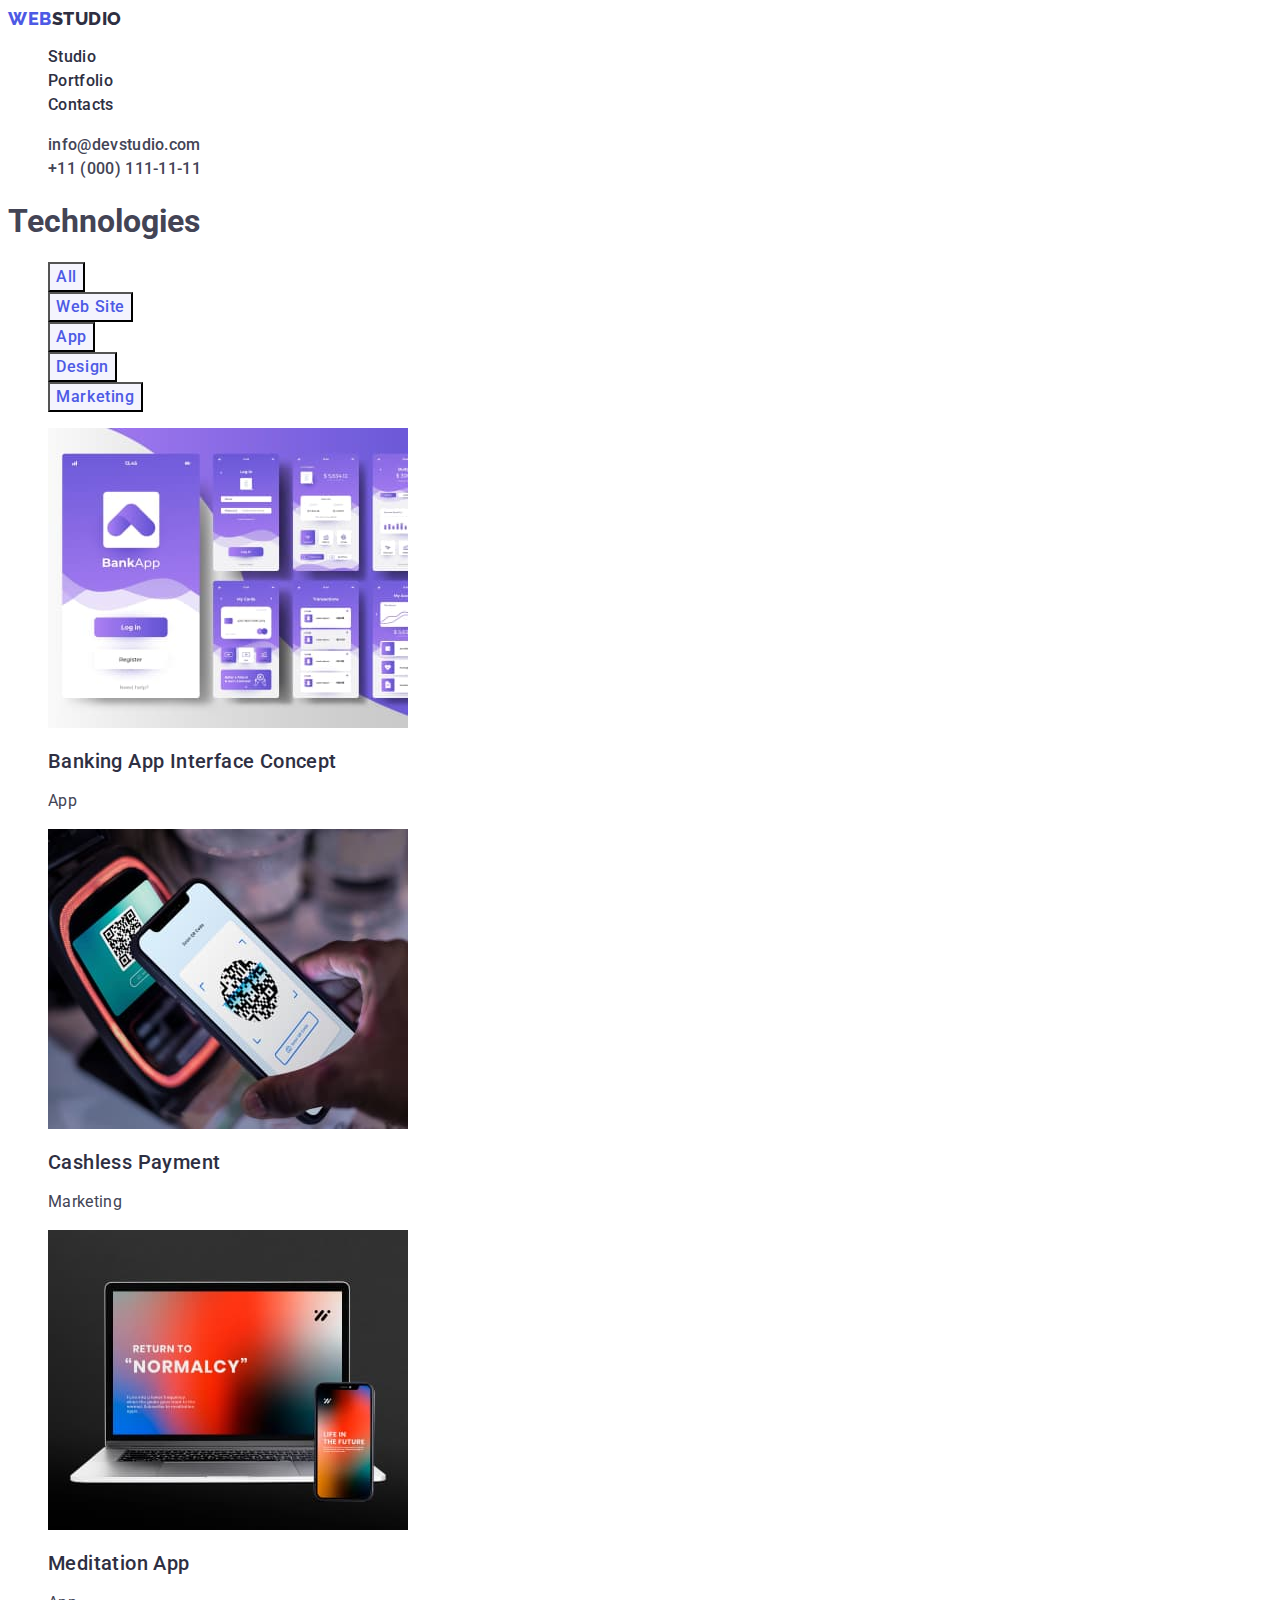
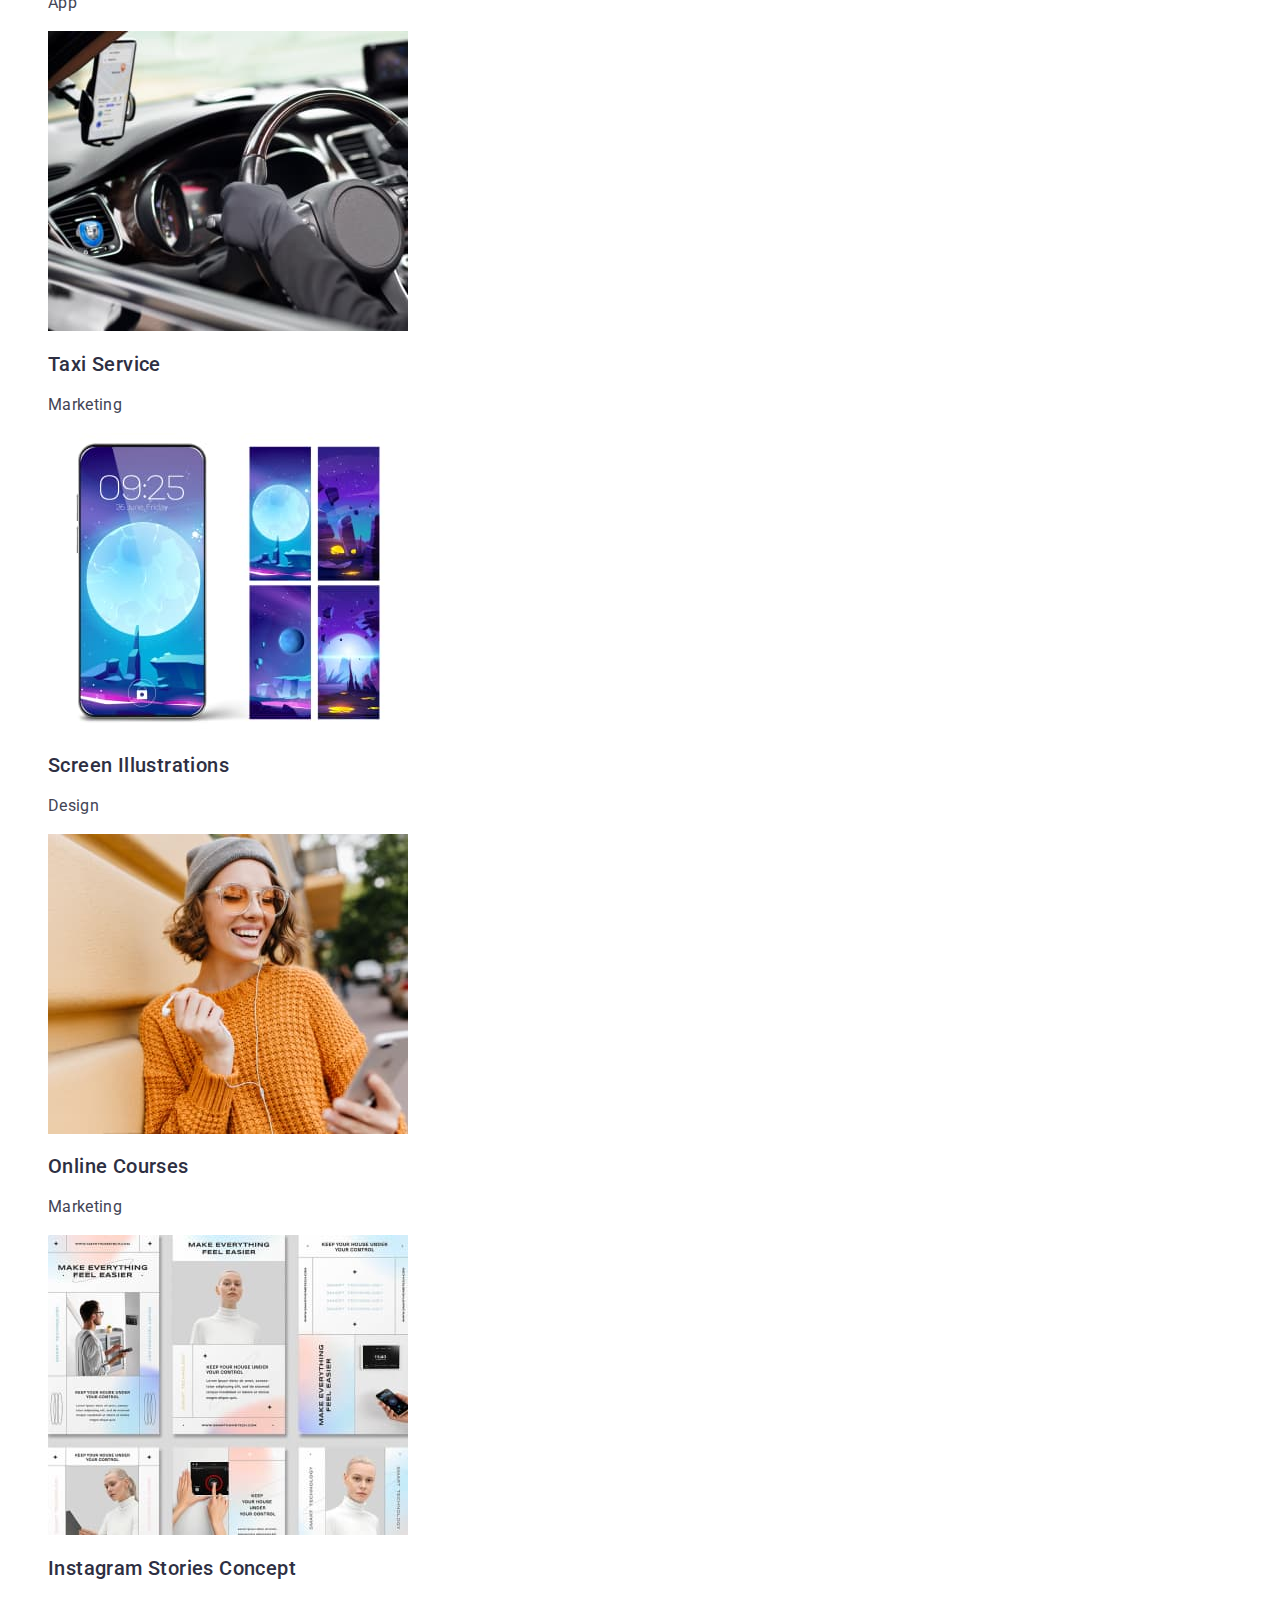
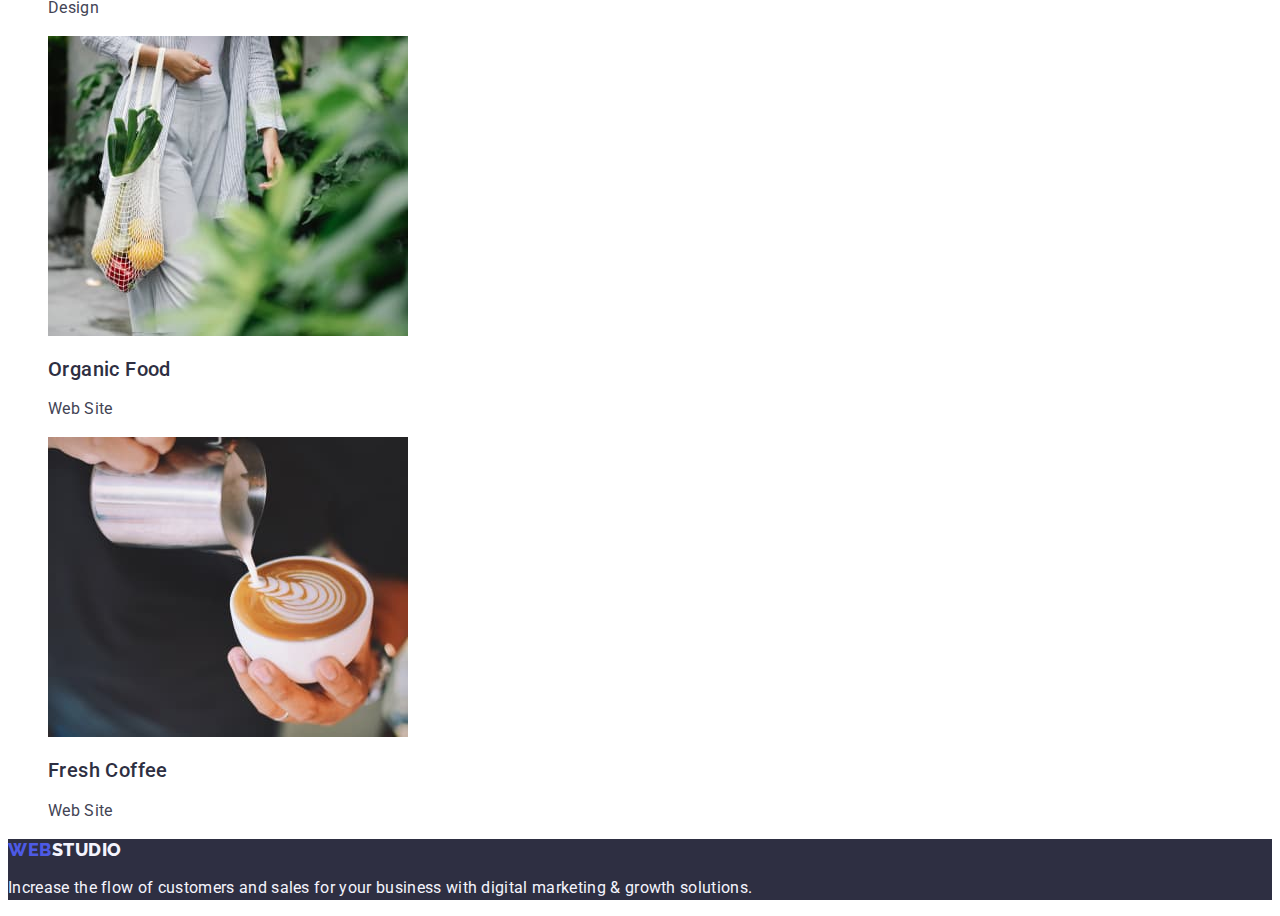
==== portfolio.html @ 7ba55bb9 "Initial commit" ====
<!DOCTYPE html>
<html lang="en">
  <head>
    <meta charset="UTF-8" />
    <meta name="viewport" content="width=device-width, initial-scale=1.0" />
    <title>Portfolio</title>
    <link rel="stylesheet" href="./css/style.css" />
    <link rel="preconnect" href="https://fonts.googleapis.com" />
    <link rel="preconnect" href="https://fonts.gstatic.com" crossorigin />
    <link
      href="https://fonts.googleapis.com/css2?family=Raleway:wght@700&family=Roboto:wght@400;500;700&display=swap"
      rel="stylesheet"
    />
  </head>
  <body class="body">
    <header>
      <nav>
        <a class="web-link link" href="./index.html"
          >Web<span class="web">Studio</span></a
        >
        <ul class="list">
          <li><a class="logo-link link" href="./index.html">Studio</a></li>
          <li>
            <a class="logo-link link" href="./portfolio.html">Portfolio</a>
          </li>
          <li><a class="logo-link link" href="">Contacts</a></li>
        </ul>
      </nav>
      <address class="address">
        <ul class="list">
          <li>
            <a class="address-link link" href="mailto:info@devstudio.com"
              >info@devstudio.com</a
            ><br />
          </li>
          <li>
            <a class="address-link link" href="tel:+110001111111"
              >+11 (000) 111-11-11</a
            ><br />
          </li>
        </ul>
      </address>
    </header>
    <main>
      <!--Technologies-->
      <section>
        <h1>Technologies</h1>
        <ul class="list">
          <li><button class="tech-but" type="button">All</button></li>
          <li><button class="tech-but" type="button">Web Site</button></li>
          <li><button class="tech-but" type="button">App</button></li>
          <li><button class="tech-but" type="button">Design</button></li>
          <li><button class="tech-but" type="button">Marketing</button></li>
        </ul>
        <ul class="list">
          <li>
            <a class="link" href="">
              <img src="./images/img8.jpg" alt="BankApp" width="360" />
              <h2 class="tech-title">Banking App Interface Concept</h2>
              <p class="tech-text">App</p>
            </a>
          </li>
          <li>
            <a class="link" href="">
              <img src="./images/img9.jpg" alt="skaner" width="360" />
              <h2 class="tech-title">Cashless Payment</h2>
              <p class="tech-text">Marketing</p>
            </a>
          </li>
          <li>
            <a class="link" href=""
              ><img
                src="./images/img10.jpg"
                alt="computer and tepephone"
                width="360"
              />
              <h2 class="tech-title">Meditation App</h2>
              <p class="tech-text">App</p>
            </a>
          </li>
          <li>
            <a class="link" href=""
              ><img src="./images/img11.jpg" alt="car" width="360" />
              <h2 class="tech-title">Taxi Service</h2>
              <p class="tech-text">Marketing</p>
            </a>
          </li>
          <li>
            <a class="link" href=""
              ><img src="./images/img12.jpg" alt="wallpapers" width="360" />
              <h2 class="tech-title">Screen Illustrations</h2>
              <p class="tech-text">Design</p>
            </a>
          </li>
          <li>
            <a class="link" href=""
              ><img src="./images/img13.jpg" alt="woman" width="360" />
              <h2 class="tech-title">Online Courses</h2>
              <p class="tech-text">Marketing</p>
            </a>
          </li>
          <li>
            <a class="link" href=""
              ><img src="./images/img14.jpg" alt="layouts" width="360" />
              <h2 class="tech-title">Instagram Stories Concept</h2>
              <p class="tech-text">Design</p>
            </a>
          </li>
          <li>
            <a class="link" href=""
              ><img src="./images/img15.jpg" alt="products" width="360" />
              <h2 class="tech-title">Organic Food</h2>
              <p class="tech-text">Web Site</p>
            </a>
          </li>
          <li>
            <a class="link" href=""
              ><img src="./images/img16.jpg" alt="coffe" width="360" />
              <h2 class="tech-title">Fresh Coffee</h2>
              <p class="tech-text">Web Site</p>
            </a>
          </li>
        </ul>
      </section>
    </main>
    <footer class="footer">
      <a class="web-link-footer link" href="./index.html"
        >Web<span class="web-studio">Studio</span></a
      >
      <p class="text">
        Increase the flow of customers and sales for your business with digital
        marketing & growth solutions.
      </p>
    </footer>
  </body>
</html>
---- css/style.css ----
:root {
  --iris: #4d5ae5;
  --navyblue: #2e2f42;
  --slate: #434455;
  --white: #fff;
  --cloud: #f4f4fd;
  --ocean: #404bbf;
  --white: #ffffff;
}
.body {
  font-family: "Roboto", sans-serif;
  background-color: #ffffff;
  color: var(--slate);
}
.web {
  color: var(--navyblue);
}
.web-link {
  color: var(--iris);
  font-family: "Raleway", sans-serif;
  font-size: 18px;
  font-weight: 800;
  text-transform: uppercase;
  text-decoration: none;
  line-height: 1.17;
  letter-spacing: 0.03em;
}
.link {
  text-decoration: none;
}
.logo-link {
  color: var(--navyblue, #2e2f42);
  font-family: "Roboto";
  font-weight: 500;
  font-size: 16px;
  line-height: 1.5;
  letter-spacing: 0.02em;
}
.logo-link:hover {
  color: var(--ocean);
}
.logo-link:focus {
  color: var(--ocean);
}
.list {
  list-style: none;
}
.address {
  font-style: normal;
}
.address-link {
  color: var(--slate);
  font-family: "Roboto";
  font-weight: 500;
  line-height: 1.5;
  letter-spacing: 0.02em;
}
.address-link:hover {
  color: var(--ocean);
}
.address-link:focus {
  color: var(--ocean);
}
.business {
  background: var(--navyblue);
}
.business-title {
  color: var(--white);
  text-align: center;
  font-family: "Roboto" o;
  font-size: 56px;
  line-height: 1.07;
  letter-spacing: 0.02em;
}
.business-but {
  font-family: "Roboto", sans-serif;
  font-size: 16px;
  font-weight: 500;
  line-height: 1.5;
  letter-spacing: 0.04em;
  background: var(--iris);
  color: var(--white);
  cursor: pointer;
}
.business-but:hover {
  background-color: var(--ocean);
}
.business-but:focus {
  background-color: var(--ocean);
}
.benefits-title {
  font-family: "Roboto";
  font-size: 20px;
  font-weight: 500;
  color: var(--navyblue);
  line-height: 1.2;
  letter-spacing: 0.02em;
}
.benefits-text {
  font-family: "Roboto";
  font-size: 16px;
  color: var(--slate);
  line-height: 1.5;
  letter-spacing: 0.02em;
}
.team-section {
  background-color: var(--cloud);
}
.title {
  color: var(--navyblue);
  font-family: "Roboto";
  text-align: center;
  font-size: 36px;
  font-weight: 500;
  text-transform: capitalize;
  line-height: 1.11;
  letter-spacing: 0.02em;
}
.team-img {
  background-color: var(--white);
}
.team-title {
  color: var(--navyblue);
  font-family: "Roboto";
  font-size: 20px;
  font-style: normal;
  font-weight: 500;
  line-height: 1.2;
  letter-spacing: 0.02em;
}
.team-text {
  color: var(--slate, #434455);
  font-family: "Roboto";
  font-size: 16px;
  font-style: normal;
  line-height: 1.5;
  letter-spacing: 0.02em;
}
/*footer*/
.footer {
  background: var(--navyblue);
}
.web-link-footer {
  color: var(--iris);
  font-family: "Raleway", sans-serif;
  font-size: 18px;
  font-weight: 800;
  text-transform: uppercase;
  line-height: 1.17;
  letter-spacing: 0.03em;
}
.web-studio {
  color: var(--cloud);
}
.text {
  color: var(--cloud);
  font-family: "Roboto";
  font-size: 16px;
  line-height: 1.5;
  letter-spacing: 0.02em;
}
/*Technologies*/
.tech-but {
  font-family: "Roboto", sans-serif;
  font-size: 16px;
  font-weight: 500;
  line-height: 1.5;
  letter-spacing: 0.04em;
  color: var(--iris);
  background-color: var(--cloud);
  cursor: pointer;
}
.tech-but:hover {
  color: var(--white);
  background-color: var(--ocean);
}
.tech-but:focus {
  color: var(--white);
  background-color: var(--ocean);
}
.tech-title {
  color: var(--navyblue);
  font-family: "Roboto";
  font-size: 20px;
  font-weight: 500;
  line-height: 1.2;
  letter-spacing: 0.02em;
}
.tech-text {
  color: var(--slate);
  font-family: "Roboto";
  font-size: 16px;
  line-height: 1.5;
  letter-spacing: 0.02em;
}
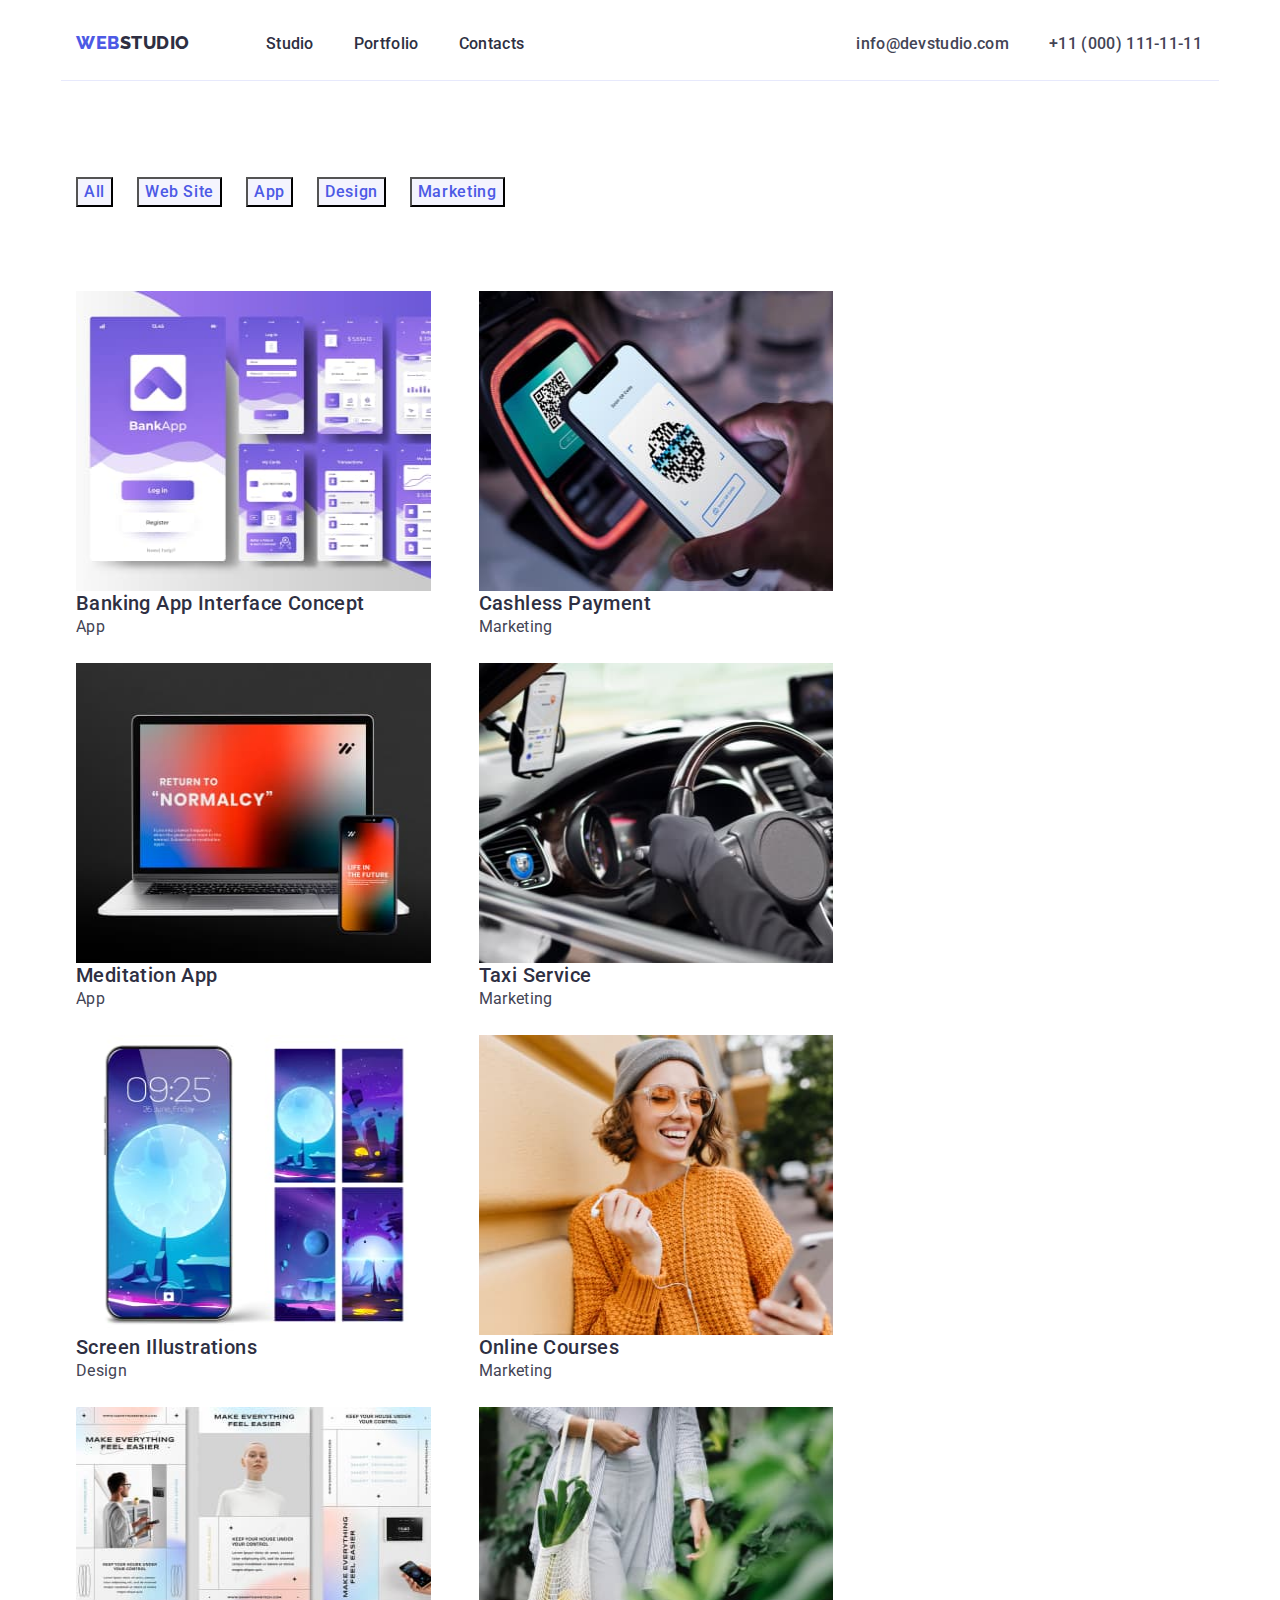
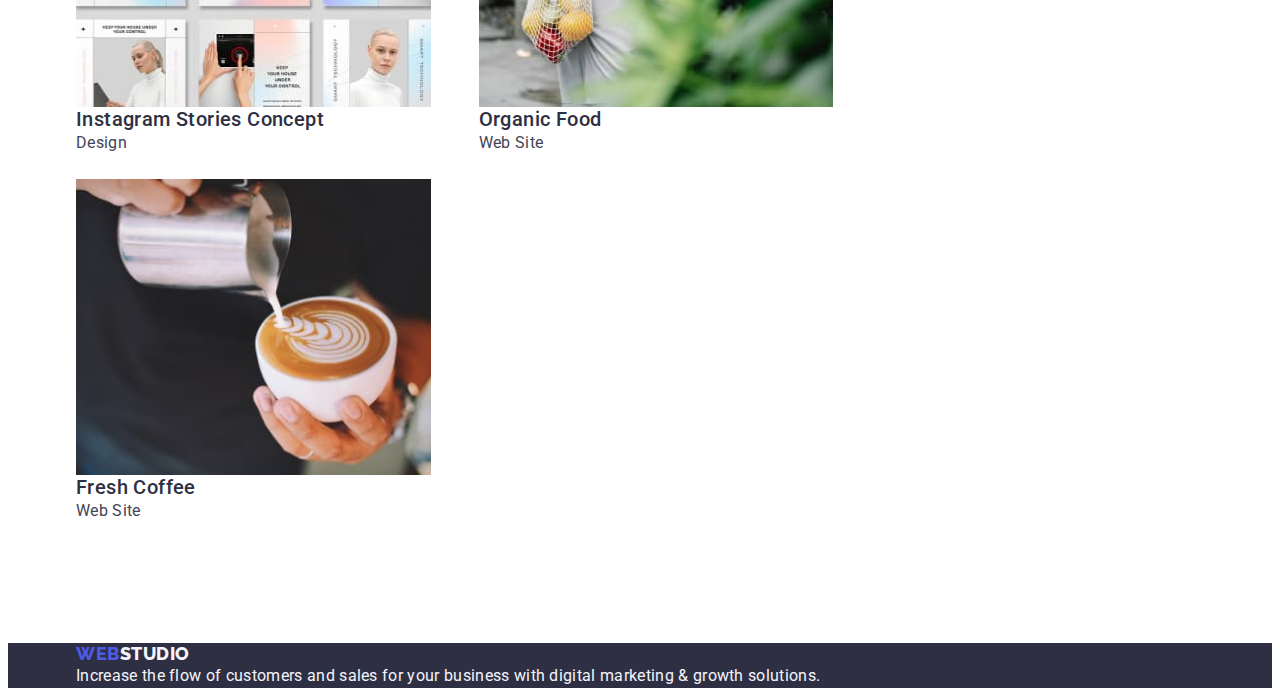
==== commit 7187f3c5: "project" ====
--- a/portfolio.html
+++ b/portfolio.html
@@ -14,123 +14,166 @@
   </head>
   <body class="body">
     <header>
-      <nav>
-        <a class="web-link link" href="./index.html"
-          >Web<span class="web">Studio</span></a
-        >
-        <ul class="list">
-          <li><a class="logo-link link" href="./index.html">Studio</a></li>
-          <li>
-            <a class="logo-link link" href="./portfolio.html">Portfolio</a>
-          </li>
-          <li><a class="logo-link link" href="">Contacts</a></li>
-        </ul>
-      </nav>
-      <address class="address">
-        <ul class="list">
-          <li>
-            <a class="address-link link" href="mailto:info@devstudio.com"
-              >info@devstudio.com</a
-            ><br />
-          </li>
-          <li>
-            <a class="address-link link" href="tel:+110001111111"
-              >+11 (000) 111-11-11</a
-            ><br />
-          </li>
-        </ul>
-      </address>
+      <div class="container header container-header">
+        <nav class="nav">
+          <a class="web-link link" href="./index.html"
+            >Web<span class="web">Studio</span></a
+          >
+          <ul class="logo list">
+            <li><a class="logo-link link" href="./index.html">Studio</a></li>
+            <li>
+              <a class="logo-link link" href="./portfolio.html">Portfolio</a>
+            </li>
+            <li><a class="logo-link link" href="">Contacts</a></li>
+          </ul>
+        </nav>
+        <address class="address">
+          <ul class="address-link-list list">
+            <li>
+              <a class="address-link link" href="mailto:info@devstudio.com"
+                >info@devstudio.com</a
+              ><br />
+            </li>
+            <li>
+              <a class="address-link link" href="tel:+110001111111"
+                >+11 (000) 111-11-11</a
+              ><br />
+            </li>
+          </ul>
+        </address>
+      </div>
     </header>
     <main>
       <!--Technologies-->
       <section>
-        <h1>Technologies</h1>
-        <ul class="list">
-          <li><button class="tech-but" type="button">All</button></li>
-          <li><button class="tech-but" type="button">Web Site</button></li>
-          <li><button class="tech-but" type="button">App</button></li>
-          <li><button class="tech-but" type="button">Design</button></li>
-          <li><button class="tech-but" type="button">Marketing</button></li>
-        </ul>
-        <ul class="list">
-          <li>
-            <a class="link" href="">
-              <img src="./images/img8.jpg" alt="BankApp" width="360" />
-              <h2 class="tech-title">Banking App Interface Concept</h2>
-              <p class="tech-text">App</p>
-            </a>
-          </li>
-          <li>
-            <a class="link" href="">
-              <img src="./images/img9.jpg" alt="skaner" width="360" />
-              <h2 class="tech-title">Cashless Payment</h2>
-              <p class="tech-text">Marketing</p>
-            </a>
-          </li>
-          <li>
-            <a class="link" href=""
-              ><img
-                src="./images/img10.jpg"
-                alt="computer and tepephone"
-                width="360"
-              />
-              <h2 class="tech-title">Meditation App</h2>
-              <p class="tech-text">App</p>
-            </a>
-          </li>
-          <li>
-            <a class="link" href=""
-              ><img src="./images/img11.jpg" alt="car" width="360" />
-              <h2 class="tech-title">Taxi Service</h2>
-              <p class="tech-text">Marketing</p>
-            </a>
-          </li>
-          <li>
-            <a class="link" href=""
-              ><img src="./images/img12.jpg" alt="wallpapers" width="360" />
-              <h2 class="tech-title">Screen Illustrations</h2>
-              <p class="tech-text">Design</p>
-            </a>
-          </li>
-          <li>
-            <a class="link" href=""
-              ><img src="./images/img13.jpg" alt="woman" width="360" />
-              <h2 class="tech-title">Online Courses</h2>
-              <p class="tech-text">Marketing</p>
-            </a>
-          </li>
-          <li>
-            <a class="link" href=""
-              ><img src="./images/img14.jpg" alt="layouts" width="360" />
-              <h2 class="tech-title">Instagram Stories Concept</h2>
-              <p class="tech-text">Design</p>
-            </a>
-          </li>
-          <li>
-            <a class="link" href=""
-              ><img src="./images/img15.jpg" alt="products" width="360" />
-              <h2 class="tech-title">Organic Food</h2>
-              <p class="tech-text">Web Site</p>
-            </a>
-          </li>
-          <li>
-            <a class="link" href=""
-              ><img src="./images/img16.jpg" alt="coffe" width="360" />
-              <h2 class="tech-title">Fresh Coffee</h2>
-              <p class="tech-text">Web Site</p>
-            </a>
-          </li>
-        </ul>
+        <div class="technologies-container container">
+          <h1 class="visually-hidden" s>Technologies</h1>
+          <ul class="but list">
+            <li><button class="tech-but" type="button">All</button></li>
+            <li><button class="tech-but" type="button">Web Site</button></li>
+            <li><button class="tech-but" type="button">App</button></li>
+            <li><button class="tech-but" type="button">Design</button></li>
+            <li><button class="tech-but" type="button">Marketing</button></li>
+          </ul>
+          <ul class="tech-list list">
+            <li class="tech-list-title">
+              <a class="link" href="">
+                <img
+                  src="./images/img8.jpg"
+                  alt="BankApp"
+                  width="360"
+                  height="300"
+                />
+                <h2 class="tech-title">Banking App Interface Concept</h2>
+                <p class="tech-text">App</p>
+              </a>
+            </li>
+            <li class="tech-list-title">
+              <a class="link" href="">
+                <img
+                  src="./images/img9.jpg"
+                  alt="skaner"
+                  width="360"
+                  height="300"
+                />
+                <h2 class="tech-title">Cashless Payment</h2>
+                <p class="tech-text">Marketing</p>
+              </a>
+            </li>
+            <li class="tech-list-title">
+              <a class="link" href=""
+                ><img
+                  src="./images/img10.jpg"
+                  alt="computer and tepephone"
+                  width="360"
+                  height="300"
+                />
+                <h2 class="tech-title">Meditation App</h2>
+                <p class="tech-text">App</p>
+              </a>
+            </li>
+            <li class="tech-list-title">
+              <a class="link" href=""
+                ><img
+                  src="./images/img11.jpg"
+                  alt="car"
+                  width="360"
+                  height="300"
+                />
+                <h2 class="tech-title">Taxi Service</h2>
+                <p class="tech-text">Marketing</p>
+              </a>
+            </li>
+            <li class="tech-list-title">
+              <a class="link" href=""
+                ><img
+                  src="./images/img12.jpg"
+                  alt="wallpapers"
+                  width="360"
+                  height="300"
+                />
+                <h2 class="tech-title">Screen Illustrations</h2>
+                <p class="tech-text">Design</p>
+              </a>
+            </li>
+            <li class="tech-list-title">
+              <a class="link" href=""
+                ><img
+                  src="./images/img13.jpg"
+                  alt="woman"
+                  width="360"
+                  height="300"
+                />
+                <h2 class="tech-title">Online Courses</h2>
+                <p class="tech-text">Marketing</p>
+              </a>
+            </li>
+            <li class="tech-list-title">
+              <a class="link" href=""
+                ><img
+                  src="./images/img14.jpg"
+                  alt="layouts"
+                  width="360"
+                  height="300"
+                />
+                <h2 class="tech-title">Instagram Stories Concept</h2>
+                <p class="tech-text">Design</p>
+              </a>
+            </li>
+            <li class="tech-list-title">
+              <a class="link" href=""
+                ><img
+                  src="./images/img15.jpg"
+                  alt="products"
+                  width="360"
+                  height="300"
+                />
+                <h2 class="tech-title">Organic Food</h2>
+                <p class="tech-text">Web Site</p>
+              </a>
+            </li>
+            <li class="tech-list-title">
+              <a class="link" href=""
+                ><img src="./images/img16.jpg" alt="coffe" width="360" height:
+                300px;/>
+                <h2 class="tech-title">Fresh Coffee</h2>
+                <p class="tech-text">Web Site</p>
+              </a>
+            </li>
+          </ul>
+        </div>
       </section>
     </main>
     <footer class="footer">
-      <a class="web-link-footer link" href="./index.html"
-        >Web<span class="web-studio">Studio</span></a
-      >
-      <p class="text">
-        Increase the flow of customers and sales for your business with digital
-        marketing & growth solutions.
-      </p>
+      <div class="container">
+        <a class="web-link-footer link" href="./index.html"
+          >Web<span class="web-studio">Studio</span></a
+        >
+        <p class="text">
+          Increase the flow of customers and sales for your business with
+          digital marketing & growth solutions.
+        </p>
+      </div>
     </footer>
   </body>
 </html>
--- a/css/style.css
+++ b/css/style.css
@@ -7,13 +7,49 @@
   --ocean: #404bbf;
   --white: #ffffff;
 }
+*,
+*::after,
+*::before{
+  box-sizing: border-box;
+}
 .body {
   font-family: "Roboto", sans-serif;
   background-color: #ffffff;
   color: var(--slate);
 }
+h1,
+h2,
+h3,
+p{
+   margin: 0;
+}  
+img{
+  display: block;
+  max-width: 100%;
+  width:auto;
+}
+.container{
+  width: 1158px;
+  padding-left: 15px;
+  padding-right: 15px;
+  margin-left: auto;
+  margin-right: auto;
+}
 .web {
   color: var(--navyblue);
+}
+.container-header{
+  padding-top: 24px;
+  padding-bottom: 24px;
+  padding-right: auto;
+  padding-left: auto;
+}
+.head{
+  display: flex;
+}
+.nav{
+  display: flex;
+  margin-right: 332px;  
 }
 .web-link {
   color: var(--iris);
@@ -24,10 +60,16 @@
   text-decoration: none;
   line-height: 1.17;
   letter-spacing: 0.03em;
+  display: flex;
+  margin-right: 76px;
 }
 .link {
   text-decoration: none;
 }
+.logo{
+  display: flex;
+  gap: 40px;  
+}
 .logo-link {
   color: var(--navyblue, #2e2f42);
   font-family: "Roboto";
@@ -44,6 +86,8 @@
 }
 .list {
   list-style: none;
+  padding: 0;
+  margin: 0;
 }
 .address {
   font-style: normal;
@@ -60,6 +104,10 @@
 }
 .address-link:focus {
   color: var(--ocean);
+}
+.address-link-list{
+  display: flex;
+  gap: 40px;
 }
 .business {
   background: var(--navyblue);
@@ -71,6 +119,13 @@
   font-size: 56px;
   line-height: 1.07;
   letter-spacing: 0.02em;
+  width: 496px;
+}
+.business-conteiner{
+  padding-top: 188px;
+  padding-right: 472px;
+  padding-bottom: 188px;
+  padding-left: 472px;
 }
 .business-but {
   font-family: "Roboto", sans-serif;
@@ -81,6 +136,11 @@
   background: var(--iris);
   color: var(--white);
   cursor: pointer;
+  display: inline-flex;
+  padding: 16px 32px;
+  align-items: flex-start;
+  gap: 10px;
+  margin-top: 48px;
 }
 .business-but:hover {
   background-color: var(--ocean);
@@ -88,6 +148,28 @@
 .business-but:focus {
   background-color: var(--ocean);
 }
+.visually-hidden{
+  position: absolute;
+  white-space: nowrap;
+  width: 1px;
+  height: 1px;
+  overflow: hidden;
+  border: 0;
+  padding: 0;
+  clip: rect(0 0 0 0); 
+  clip-path: inset(50%);
+  margin: -1px;
+}
+.benefits-conteiner{
+  padding-top: 120px;
+  padding-bottom: 120px;
+  padding-right: auto;
+  padding-left: auto;
+}
+.benefits{
+  display: flex;
+  gap: 24px;
+}
 .benefits-title {
   font-family: "Roboto";
   font-size: 20px;
@@ -102,6 +184,21 @@
   color: var(--slate);
   line-height: 1.5;
   letter-spacing: 0.02em;
+  margin-bottom: 120px;
+}
+.benefits-item{
+  flex-basis:calc((100% - 24px * 3) / 4) ;
+}
+.doing-container{
+  padding-bottom: 120px;
+}
+.doing-title{
+  margin-bottom: 72px;
+}
+.doing-list{
+  display: flex;
+  gap: 24px;
+  margin-bottom: 120px;
 }
 .team-section {
   background-color: var(--cloud);
@@ -116,9 +213,20 @@
   line-height: 1.11;
   letter-spacing: 0.02em;
 }
+.team-container{
+  padding-bottom: 120px;
+}
 .team-img {
   background-color: var(--white);
 }
+.team-title-list{
+  margin-top: 120px;
+  margin-bottom: 72px;
+}
+.team-list{
+  display: flex;
+  gap: 24px;
+}
 .team-title {
   color: var(--navyblue);
   font-family: "Roboto";
@@ -127,6 +235,10 @@
   font-weight: 500;
   line-height: 1.2;
   letter-spacing: 0.02em;
+  text-align: center;
+
+  margin-top: 32px;
+  margin-bottom: 8px;
 }
 .team-text {
   color: var(--slate, #434455);
@@ -135,10 +247,19 @@
   font-style: normal;
   line-height: 1.5;
   letter-spacing: 0.02em;
+  text-align: center;
+
+  margin-bottom: 32px;
 }
 /*footer*/
 .footer {
   background: var(--navyblue);
+}
+.footer-conteiner{
+  padding-top: 101.5px;
+  padding-bottom: 100px;
+  padding-left: auto;
+  padding-right: auto;
 }
 .web-link-footer {
   color: var(--iris);
@@ -160,6 +281,21 @@
   letter-spacing: 0.02em;
 }
 /*Technologies*/
+.header{
+  display: flex;
+  border-bottom: 1px solid var(--cornflower, #E7E9FC);
+}
+.technologies-container{
+  padding-top: 96px;
+  padding-bottom: 120px;
+  padding-left: auto;
+  padding-right: auto;
+}
+.but{
+  display: flex;
+  gap: 24px;
+  margin-bottom: 84px;
+}
 .tech-but {
   font-family: "Roboto", sans-serif;
   font-size: 16px;
@@ -178,6 +314,15 @@
   color: var(--white);
   background-color: var(--ocean);
 }
+.tech-list{
+  display: flex;
+  flex-wrap: wrap;
+  row-gap: 24px;
+  column-gap: 48px;
+}
+.tech-list-title{
+  flex-basis: calc((100% - 32px * 2) / 3);
+}
 .tech-title {
   color: var(--navyblue);
   font-family: "Roboto";
@@ -192,4 +337,4 @@
   font-size: 16px;
   line-height: 1.5;
   letter-spacing: 0.02em;
-}
+}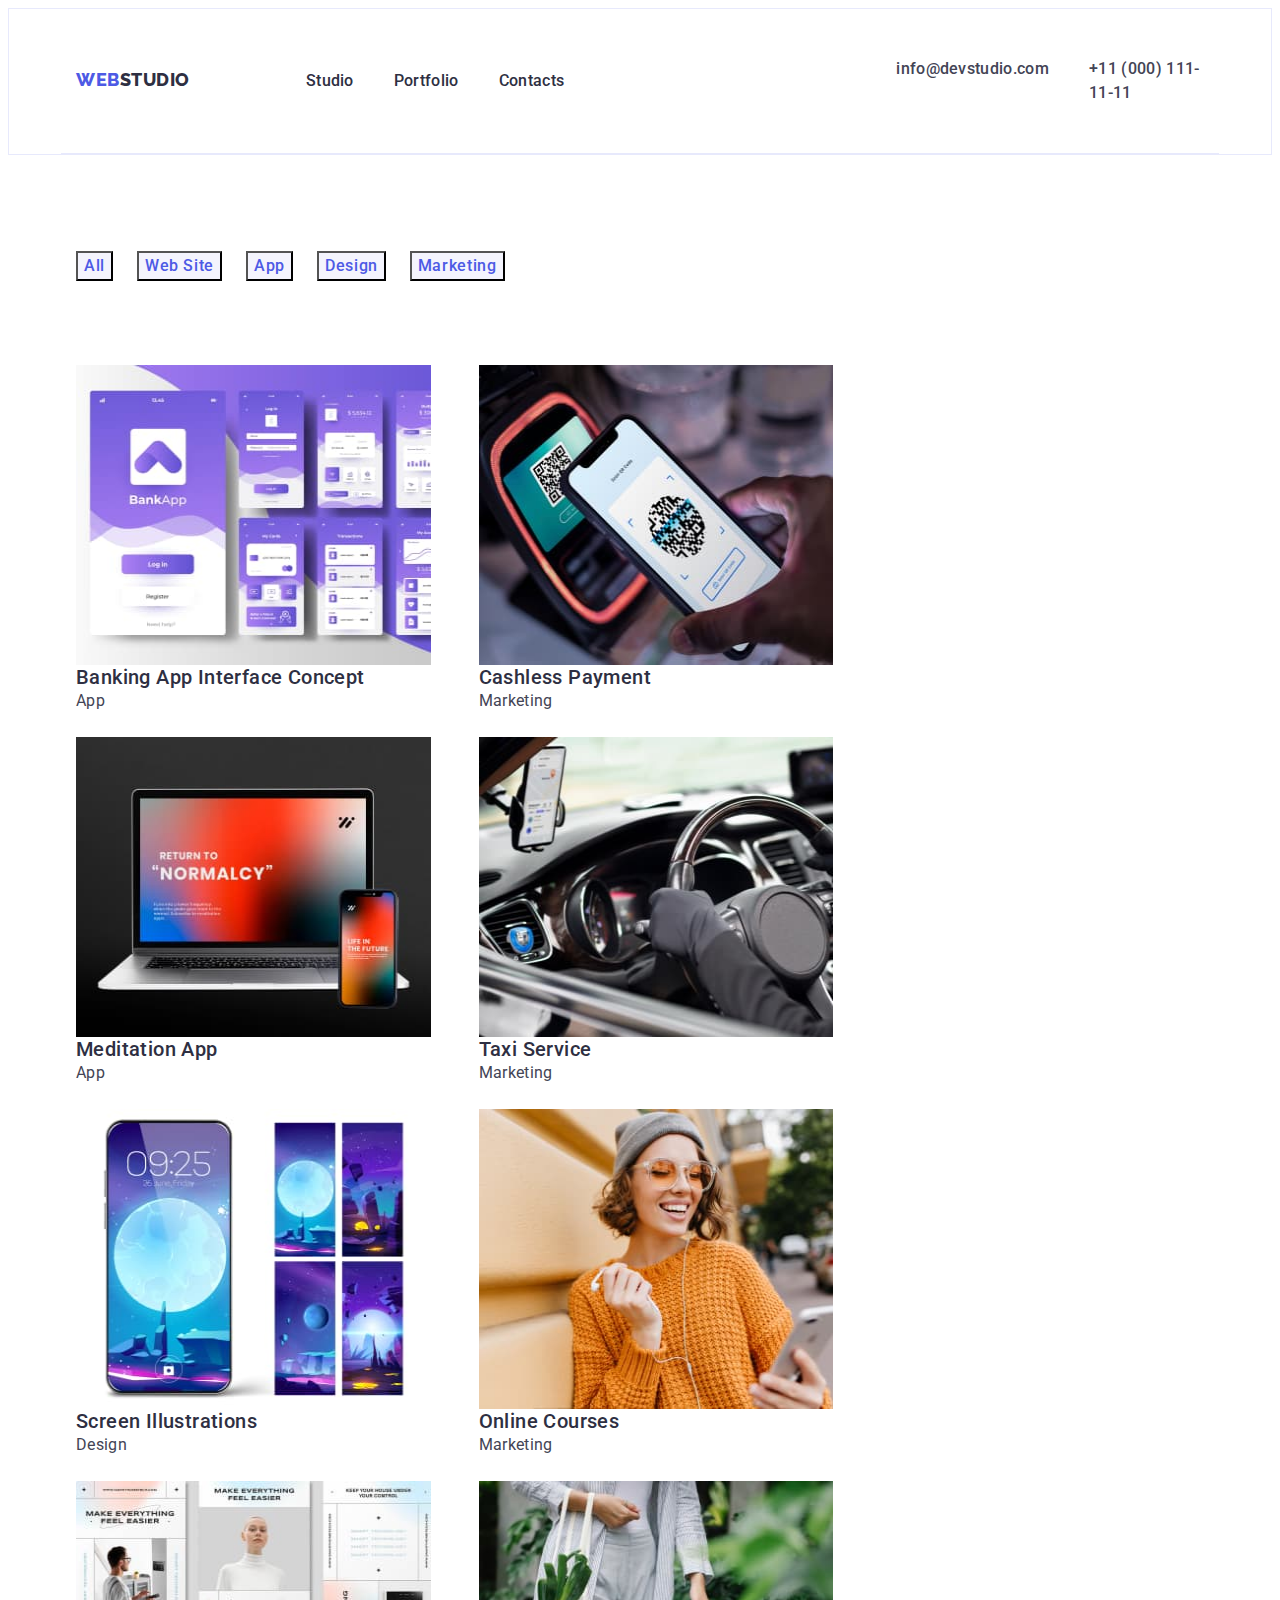
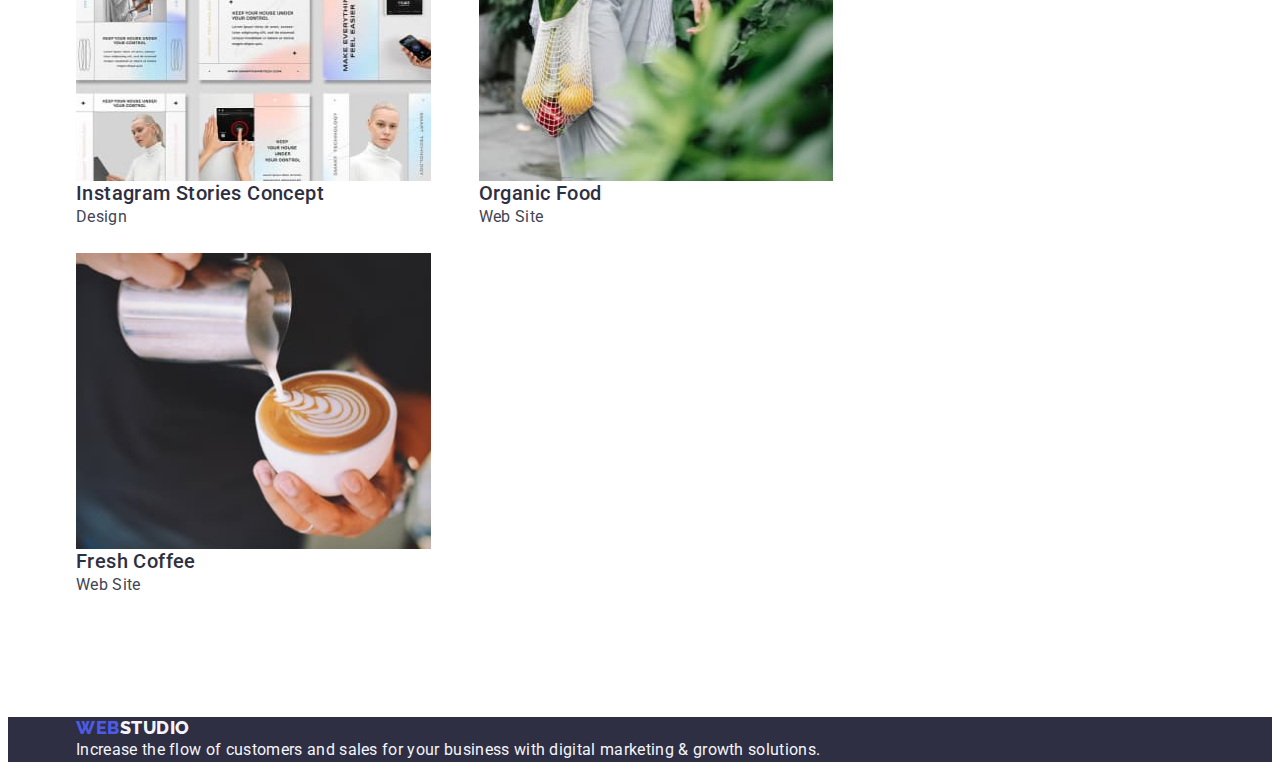
==== commit 8fcc447e: "project" ====
--- a/portfolio.html
+++ b/portfolio.html
@@ -5,6 +5,7 @@
     <meta name="viewport" content="width=device-width, initial-scale=1.0" />
     <title>Portfolio</title>
     <link rel="stylesheet" href="./css/style.css" />
+    <link rel="stylesheet" href="modern-normalize.min.css" />
     <link rel="preconnect" href="https://fonts.googleapis.com" />
     <link rel="preconnect" href="https://fonts.gstatic.com" crossorigin />
     <link
@@ -13,13 +14,15 @@
     />
   </head>
   <body class="body">
-    <header>
+    <header class="head">
       <div class="container header container-header">
         <nav class="nav">
-          <a class="web-link link" href="./index.html"
-            >Web<span class="web">Studio</span></a
-          >
           <ul class="logo list">
+            <li>
+              <a class="web-link link" href="./index.html"
+                >Web<span class="web">Studio</span></a
+              >
+            </li>
             <li><a class="logo-link link" href="./index.html">Studio</a></li>
             <li>
               <a class="logo-link link" href="./portfolio.html">Portfolio</a>
--- a/css/style.css
+++ b/css/style.css
@@ -45,11 +45,13 @@
   padding-left: auto;
 }
 .head{
+  border: 1px solid #e7e9fc;
   display: flex;
 }
 .nav{
   display: flex;
-  margin-right: 332px;  
+  align-items: center; 
+  margin-right: 332px; 
 }
 .web-link {
   color: var(--iris);
@@ -108,9 +110,11 @@
 .address-link-list{
   display: flex;
   gap: 40px;
+  padding: 24px 0 ;
 }
 .business {
   background: var(--navyblue);
+  padding: 188px 316px;
 }
 .business-title {
   color: var(--white);
@@ -119,13 +123,7 @@
   font-size: 56px;
   line-height: 1.07;
   letter-spacing: 0.02em;
-  width: 496px;
-}
-.business-conteiner{
-  padding-top: 188px;
-  padding-right: 472px;
-  padding-bottom: 188px;
-  padding-left: 472px;
+  max-width: 496px;
 }
 .business-but {
   font-family: "Roboto", sans-serif;
@@ -136,11 +134,12 @@
   background: var(--iris);
   color: var(--white);
   cursor: pointer;
-  display: inline-flex;
-  padding: 16px 32px;
-  align-items: flex-start;
-  gap: 10px;
+  display: block;
+  min-width: 169px;
+  height: 56px;
+  border: none;;
   margin-top: 48px;
+  border-radius: 4px;
 }
 .business-but:hover {
   background-color: var(--ocean);
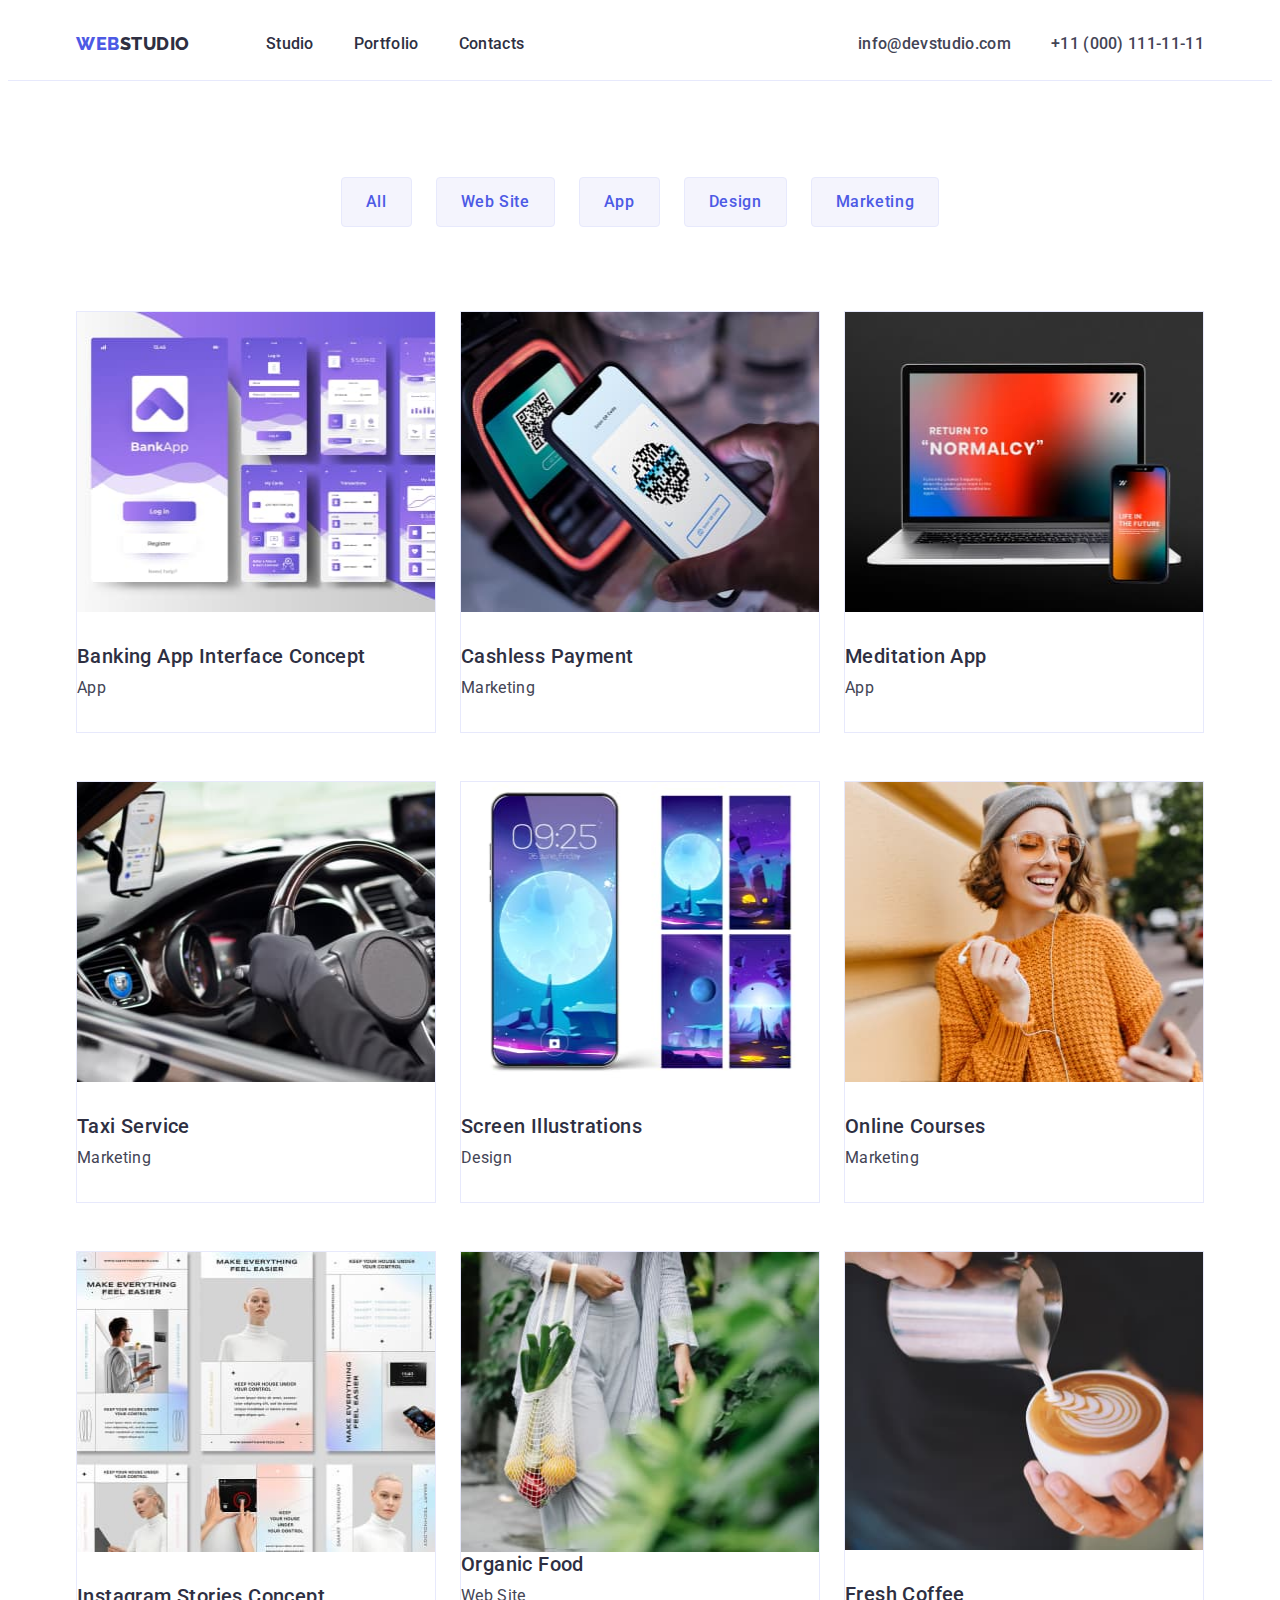
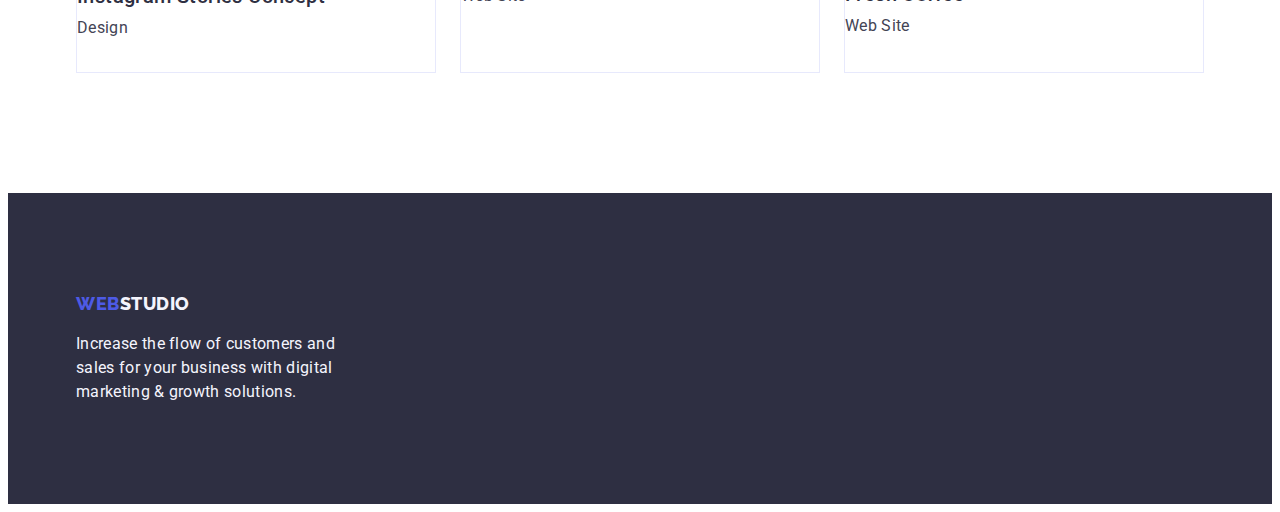
==== commit 7ae745de: "project" ====
--- a/portfolio.html
+++ b/portfolio.html
@@ -4,8 +4,14 @@
     <meta charset="UTF-8" />
     <meta name="viewport" content="width=device-width, initial-scale=1.0" />
     <title>Portfolio</title>
+    <link
+      rel="stylesheet"
+      href="https://cdnjs.cloudflare.com/ajax/libs/modern-normalize/2.0.0/modern-normalize.min.css"
+      integrity="sha512-4xo8blKMVCiXpTaLzQSLSw3KFOVPWhm/TRtuPVc4WG6kUgjH6J03IBuG7JZPkcWMxJ5huwaBpOpnwYElP/m6wg=="
+      crossorigin="anonymous"
+      referrerpolicy="no-referrer"
+    />
     <link rel="stylesheet" href="./css/style.css" />
-    <link rel="stylesheet" href="modern-normalize.min.css" />
     <link rel="preconnect" href="https://fonts.googleapis.com" />
     <link rel="preconnect" href="https://fonts.gstatic.com" crossorigin />
     <link
@@ -14,15 +20,13 @@
     />
   </head>
   <body class="body">
-    <header class="head">
-      <div class="container header container-header">
+    <header class="header">
+      <div class="container head">
         <nav class="nav">
+          <a class="web-link link" href="./index.html"
+            >Web<span class="web">Studio</span></a
+          >
           <ul class="logo list">
-            <li>
-              <a class="web-link link" href="./index.html"
-                >Web<span class="web">Studio</span></a
-              >
-            </li>
             <li><a class="logo-link link" href="./index.html">Studio</a></li>
             <li>
               <a class="logo-link link" href="./portfolio.html">Portfolio</a>
@@ -35,12 +39,12 @@
             <li>
               <a class="address-link link" href="mailto:info@devstudio.com"
                 >info@devstudio.com</a
-              ><br />
+              >
             </li>
             <li>
               <a class="address-link link" href="tel:+110001111111"
                 >+11 (000) 111-11-11</a
-              ><br />
+              >
             </li>
           </ul>
         </address>
@@ -48,8 +52,8 @@
     </header>
     <main>
       <!--Technologies-->
-      <section>
-        <div class="technologies-container container">
+      <section class="technologies-container">
+        <div class="container">
           <h1 class="visually-hidden" s>Technologies</h1>
           <ul class="but list">
             <li><button class="tech-but" type="button">All</button></li>
@@ -67,8 +71,10 @@
                   width="360"
                   height="300"
                 />
-                <h2 class="tech-title">Banking App Interface Concept</h2>
-                <p class="tech-text">App</p>
+                <div class="content-box">
+                  <h2 class="tech-title">Banking App Interface Concept</h2>
+                  <p class="tech-text">App</p>
+                </div>
               </a>
             </li>
             <li class="tech-list-title">
@@ -79,8 +85,10 @@
                   width="360"
                   height="300"
                 />
-                <h2 class="tech-title">Cashless Payment</h2>
-                <p class="tech-text">Marketing</p>
+                <div class="content-box">
+                  <h2 class="tech-title">Cashless Payment</h2>
+                  <p class="tech-text">Marketing</p>
+                </div>
               </a>
             </li>
             <li class="tech-list-title">
@@ -91,8 +99,10 @@
                   width="360"
                   height="300"
                 />
-                <h2 class="tech-title">Meditation App</h2>
-                <p class="tech-text">App</p>
+                <div class="content-box">
+                  <h2 class="tech-title">Meditation App</h2>
+                  <p class="tech-text">App</p>
+                </div>
               </a>
             </li>
             <li class="tech-list-title">
@@ -103,8 +113,10 @@
                   width="360"
                   height="300"
                 />
-                <h2 class="tech-title">Taxi Service</h2>
-                <p class="tech-text">Marketing</p>
+                <div class="content-box">
+                  <h2 class="tech-title">Taxi Service</h2>
+                  <p class="tech-text">Marketing</p>
+                </div>
               </a>
             </li>
             <li class="tech-list-title">
@@ -115,8 +127,10 @@
                   width="360"
                   height="300"
                 />
-                <h2 class="tech-title">Screen Illustrations</h2>
-                <p class="tech-text">Design</p>
+                <div class="content-box">
+                  <h2 class="tech-title">Screen Illustrations</h2>
+                  <p class="tech-text">Design</p>
+                </div>
               </a>
             </li>
             <li class="tech-list-title">
@@ -127,8 +141,10 @@
                   width="360"
                   height="300"
                 />
-                <h2 class="tech-title">Online Courses</h2>
-                <p class="tech-text">Marketing</p>
+                <div class="content-box">
+                  <h2 class="tech-title">Online Courses</h2>
+                  <p class="tech-text">Marketing</p>
+                </div>
               </a>
             </li>
             <li class="tech-list-title">
@@ -139,8 +155,10 @@
                   width="360"
                   height="300"
                 />
-                <h2 class="tech-title">Instagram Stories Concept</h2>
-                <p class="tech-text">Design</p>
+                <div class="content-box">
+                  <h2 class="tech-title">Instagram Stories Concept</h2>
+                  <p class="tech-text">Design</p>
+                </div>
               </a>
             </li>
             <li class="tech-list-title">
@@ -159,8 +177,10 @@
               <a class="link" href=""
                 ><img src="./images/img16.jpg" alt="coffe" width="360" height:
                 300px;/>
-                <h2 class="tech-title">Fresh Coffee</h2>
-                <p class="tech-text">Web Site</p>
+                <div class="content-box">
+                  <h2 class="tech-title">Fresh Coffee</h2>
+                  <p class="tech-text">Web Site</p>
+                </div>
               </a>
             </li>
           </ul>
--- a/css/style.css
+++ b/css/style.css
@@ -44,14 +44,17 @@
   padding-right: auto;
   padding-left: auto;
 }
+.header{
+  border-bottom: 1px solid #e7e9fc;
+}
 .head{
-  border: 1px solid #e7e9fc;
-  display: flex;
+  display: flex;
+  align-items: center;
 }
 .nav{
   display: flex;
   align-items: center; 
-  margin-right: 332px; 
+  margin-right: auto; 
 }
 .web-link {
   color: var(--iris);
@@ -64,6 +67,8 @@
   letter-spacing: 0.03em;
   display: flex;
   margin-right: 76px;
+  padding: 24px 0px;
+  display: block;
 }
 .link {
   text-decoration: none;
@@ -79,6 +84,8 @@
   font-size: 16px;
   line-height: 1.5;
   letter-spacing: 0.02em;
+  padding: 24px 0px;
+  display: block;
 }
 .logo-link:hover {
   color: var(--ocean);
@@ -100,6 +107,8 @@
   font-weight: 500;
   line-height: 1.5;
   letter-spacing: 0.02em;
+  padding: 24px 0px;
+  display: block;
 }
 .address-link:hover {
   color: var(--ocean);
@@ -110,20 +119,20 @@
 .address-link-list{
   display: flex;
   gap: 40px;
-  padding: 24px 0 ;
 }
 .business {
   background: var(--navyblue);
-  padding: 188px 316px;
+  padding: 188px 0;
 }
 .business-title {
   color: var(--white);
   text-align: center;
-  font-family: "Roboto" o;
+  font-family: "Roboto";
   font-size: 56px;
   line-height: 1.07;
   letter-spacing: 0.02em;
   max-width: 496px;
+  margin: 0 auto;
 }
 .business-but {
   font-family: "Roboto", sans-serif;
@@ -138,6 +147,7 @@
   min-width: 169px;
   height: 56px;
   border: none;;
+  margin: 0 auto;
   margin-top: 48px;
   border-radius: 4px;
 }
@@ -147,25 +157,25 @@
 .business-but:focus {
   background-color: var(--ocean);
 }
-.visually-hidden{
+.visually-hidden {
   position: absolute;
-  white-space: nowrap;
   width: 1px;
   height: 1px;
-  overflow: hidden;
+  margin: -1px;
   border: 0;
   padding: 0;
-  clip: rect(0 0 0 0); 
-  clip-path: inset(50%);
-  margin: -1px;
-}
+  white-space: nowrap;
+  clip-path: inset(100%);
+  clip: rect(0 0 0 0);
+  overflow: hidden;
+  }
 .benefits-conteiner{
   padding-top: 120px;
   padding-bottom: 120px;
   padding-right: auto;
   padding-left: auto;
 }
-.benefits{
+  .benefits{
   display: flex;
   gap: 24px;
 }
@@ -183,7 +193,7 @@
   color: var(--slate);
   line-height: 1.5;
   letter-spacing: 0.02em;
-  margin-bottom: 120px;
+  margin-top: 8px;
 }
 .benefits-item{
   flex-basis:calc((100% - 24px * 3) / 4) ;
@@ -197,10 +207,10 @@
 .doing-list{
   display: flex;
   gap: 24px;
-  margin-bottom: 120px;
 }
 .team-section {
   background-color: var(--cloud);
+  padding: 120px 0;
 }
 .title {
   color: var(--navyblue);
@@ -212,19 +222,20 @@
   line-height: 1.11;
   letter-spacing: 0.02em;
 }
-.team-container{
-  padding-bottom: 120px;
-}
+
 .team-img {
   background-color: var(--white);
 }
 .team-title-list{
-  margin-top: 120px;
   margin-bottom: 72px;
 }
 .team-list{
   display: flex;
   gap: 24px;
+}
+.content{
+  padding-top: 32px;
+  padding-bottom: 32px;
 }
 .team-title {
   color: var(--navyblue);
@@ -235,9 +246,6 @@
   line-height: 1.2;
   letter-spacing: 0.02em;
   text-align: center;
-
-  margin-top: 32px;
-  margin-bottom: 8px;
 }
 .team-text {
   color: var(--slate, #434455);
@@ -247,18 +255,11 @@
   line-height: 1.5;
   letter-spacing: 0.02em;
   text-align: center;
-
-  margin-bottom: 32px;
 }
 /*footer*/
 .footer {
   background: var(--navyblue);
-}
-.footer-conteiner{
-  padding-top: 101.5px;
-  padding-bottom: 100px;
-  padding-left: auto;
-  padding-right: auto;
+  padding: 100px 0;
 }
 .web-link-footer {
   color: var(--iris);
@@ -268,6 +269,8 @@
   text-transform: uppercase;
   line-height: 1.17;
   letter-spacing: 0.03em;
+  display: inline-block;
+  margin-bottom: 17.5px;
 }
 .web-studio {
   color: var(--cloud);
@@ -278,6 +281,7 @@
   font-size: 16px;
   line-height: 1.5;
   letter-spacing: 0.02em;
+  max-width: 264px;
 }
 /*Technologies*/
 .header{
@@ -294,6 +298,7 @@
   display: flex;
   gap: 24px;
   margin-bottom: 84px;
+  justify-content: center;
 }
 .tech-but {
   font-family: "Roboto", sans-serif;
@@ -304,6 +309,9 @@
   color: var(--iris);
   background-color: var(--cloud);
   cursor: pointer;
+  padding: 12px 24px;
+  border: 1px solid var(--CORNFLOWER, #E7E9FC);
+  border-radius: 4px;
 }
 .tech-but:hover {
   color: var(--white);
@@ -316,11 +324,17 @@
 .tech-list{
   display: flex;
   flex-wrap: wrap;
-  row-gap: 24px;
-  column-gap: 48px;
+  row-gap: 48px;
+  column-gap: 24px;
 }
 .tech-list-title{
-  flex-basis: calc((100% - 32px * 2) / 3);
+  flex-basis: calc((100% - 24px * 2) / 3);
+  border: 1px solid var(--CORNFLOWER, #E7E9FC);
+  background: var(--WHITE, #FFF);
+}
+.content-box{
+  margin-top: 32px;
+  margin-bottom: 32px;
 }
 .tech-title {
   color: var(--navyblue);
@@ -329,6 +343,7 @@
   font-weight: 500;
   line-height: 1.2;
   letter-spacing: 0.02em;
+  padding-bottom: 8px;
 }
 .tech-text {
   color: var(--slate);
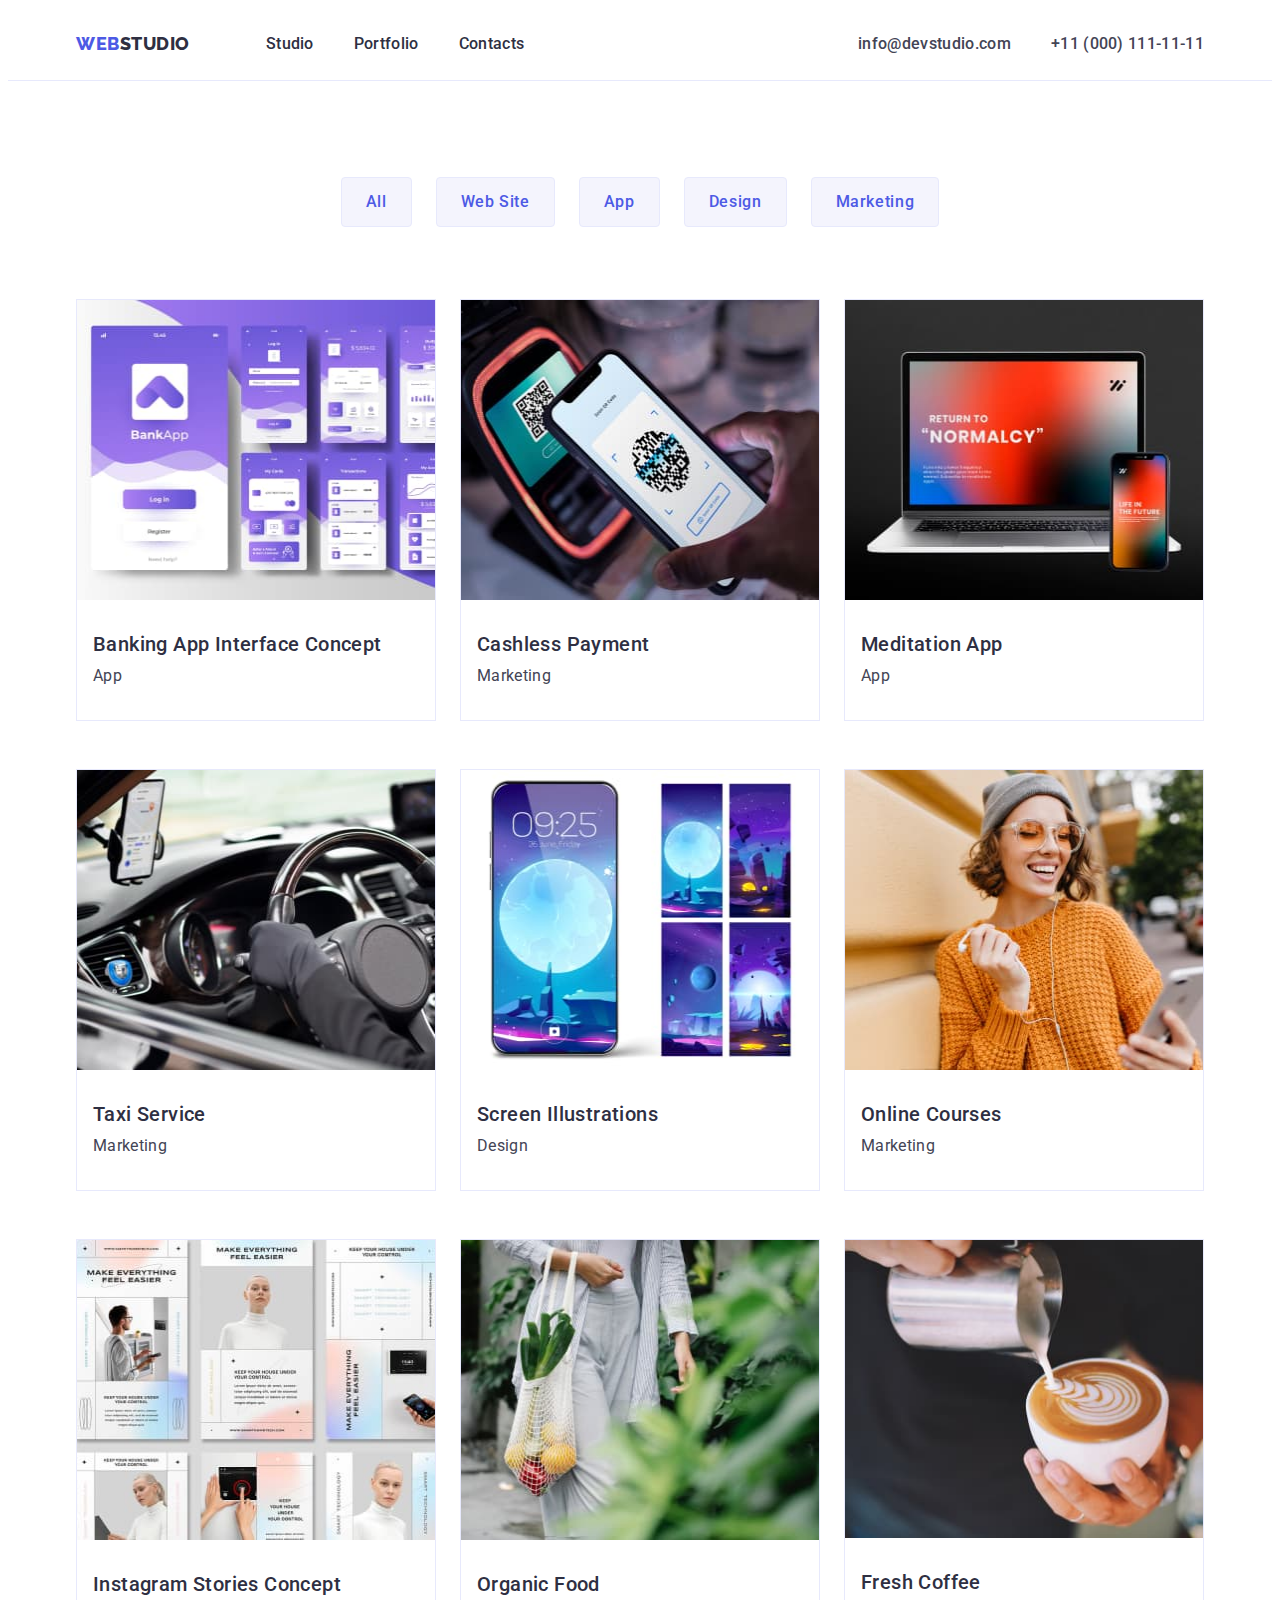
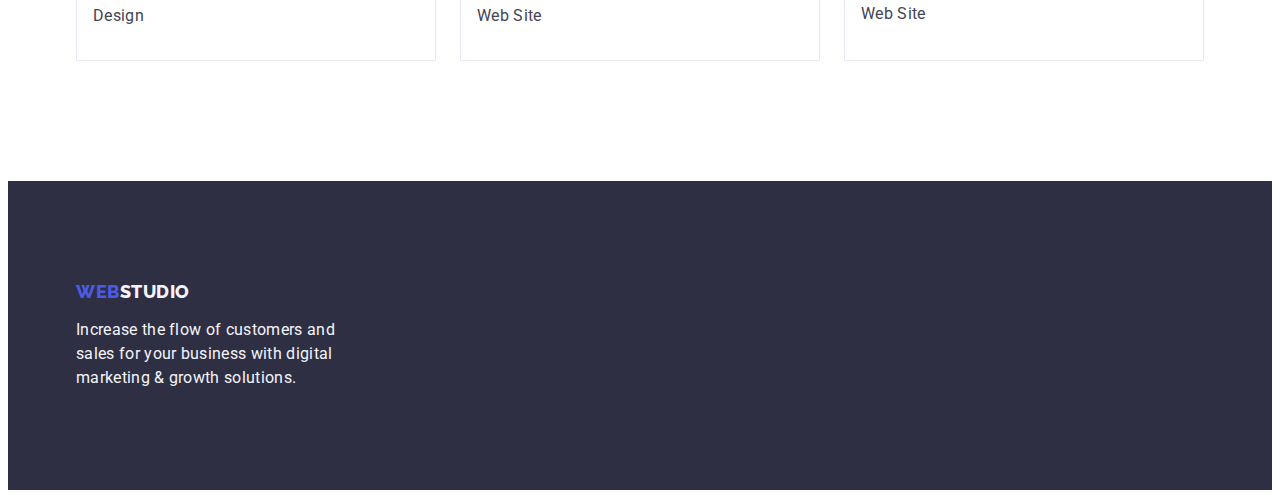
==== commit 6136886a: "pro" ====
--- a/portfolio.html
+++ b/portfolio.html
@@ -169,8 +169,10 @@
                   width="360"
                   height="300"
                 />
-                <h2 class="tech-title">Organic Food</h2>
-                <p class="tech-text">Web Site</p>
+                <div class="content-box">
+                  <h2 class="tech-title">Organic Food</h2>
+                  <p class="tech-text">Web Site</p>
+                </div>
               </a>
             </li>
             <li class="tech-list-title">
--- a/css/style.css
+++ b/css/style.css
@@ -6,6 +6,7 @@
   --cloud: #f4f4fd;
   --ocean: #404bbf;
   --white: #ffffff;
+  --CORNFLOWER: #E7E9FC;
 }
 *,
 *::after,
@@ -186,6 +187,7 @@
   color: var(--navyblue);
   line-height: 1.2;
   letter-spacing: 0.02em;
+  margin-bottom: 8px;
 }
 .benefits-text {
   font-family: "Roboto";
@@ -193,7 +195,6 @@
   color: var(--slate);
   line-height: 1.5;
   letter-spacing: 0.02em;
-  margin-top: 8px;
 }
 .benefits-item{
   flex-basis:calc((100% - 24px * 3) / 4) ;
@@ -207,6 +208,9 @@
 .doing-list{
   display: flex;
   gap: 24px;
+}
+.doing-images{
+  width: calc((100% - 48px) / 3);
 }
 .team-section {
   background-color: var(--cloud);
@@ -225,6 +229,7 @@
 
 .team-img {
   background-color: var(--white);
+  border-radius: 0px 0px 4px 4px;
 }
 .team-title-list{
   margin-bottom: 72px;
@@ -246,6 +251,7 @@
   line-height: 1.2;
   letter-spacing: 0.02em;
   text-align: center;
+  margin-bottom: 8px;
 }
 .team-text {
   color: var(--slate, #434455);
@@ -270,7 +276,7 @@
   line-height: 1.17;
   letter-spacing: 0.03em;
   display: inline-block;
-  margin-bottom: 17.5px;
+  margin-bottom: 16px;
 }
 .web-studio {
   color: var(--cloud);
@@ -297,7 +303,7 @@
 .but{
   display: flex;
   gap: 24px;
-  margin-bottom: 84px;
+  margin-bottom: 72px;
   justify-content: center;
 }
 .tech-but {
@@ -316,10 +322,12 @@
 .tech-but:hover {
   color: var(--white);
   background-color: var(--ocean);
+  border: 1px solid transparent;
 }
 .tech-but:focus {
   color: var(--white);
   background-color: var(--ocean);
+  border: 1px solid transparent;
 }
 .tech-list{
   display: flex;
@@ -329,12 +337,11 @@
 }
 .tech-list-title{
   flex-basis: calc((100% - 24px * 2) / 3);
-  border: 1px solid var(--CORNFLOWER, #E7E9FC);
+  border: 1px solid var(--CORNFLOWER);
   background: var(--WHITE, #FFF);
 }
 .content-box{
-  margin-top: 32px;
-  margin-bottom: 32px;
+  padding: 32px 16px;
 }
 .tech-title {
   color: var(--navyblue);
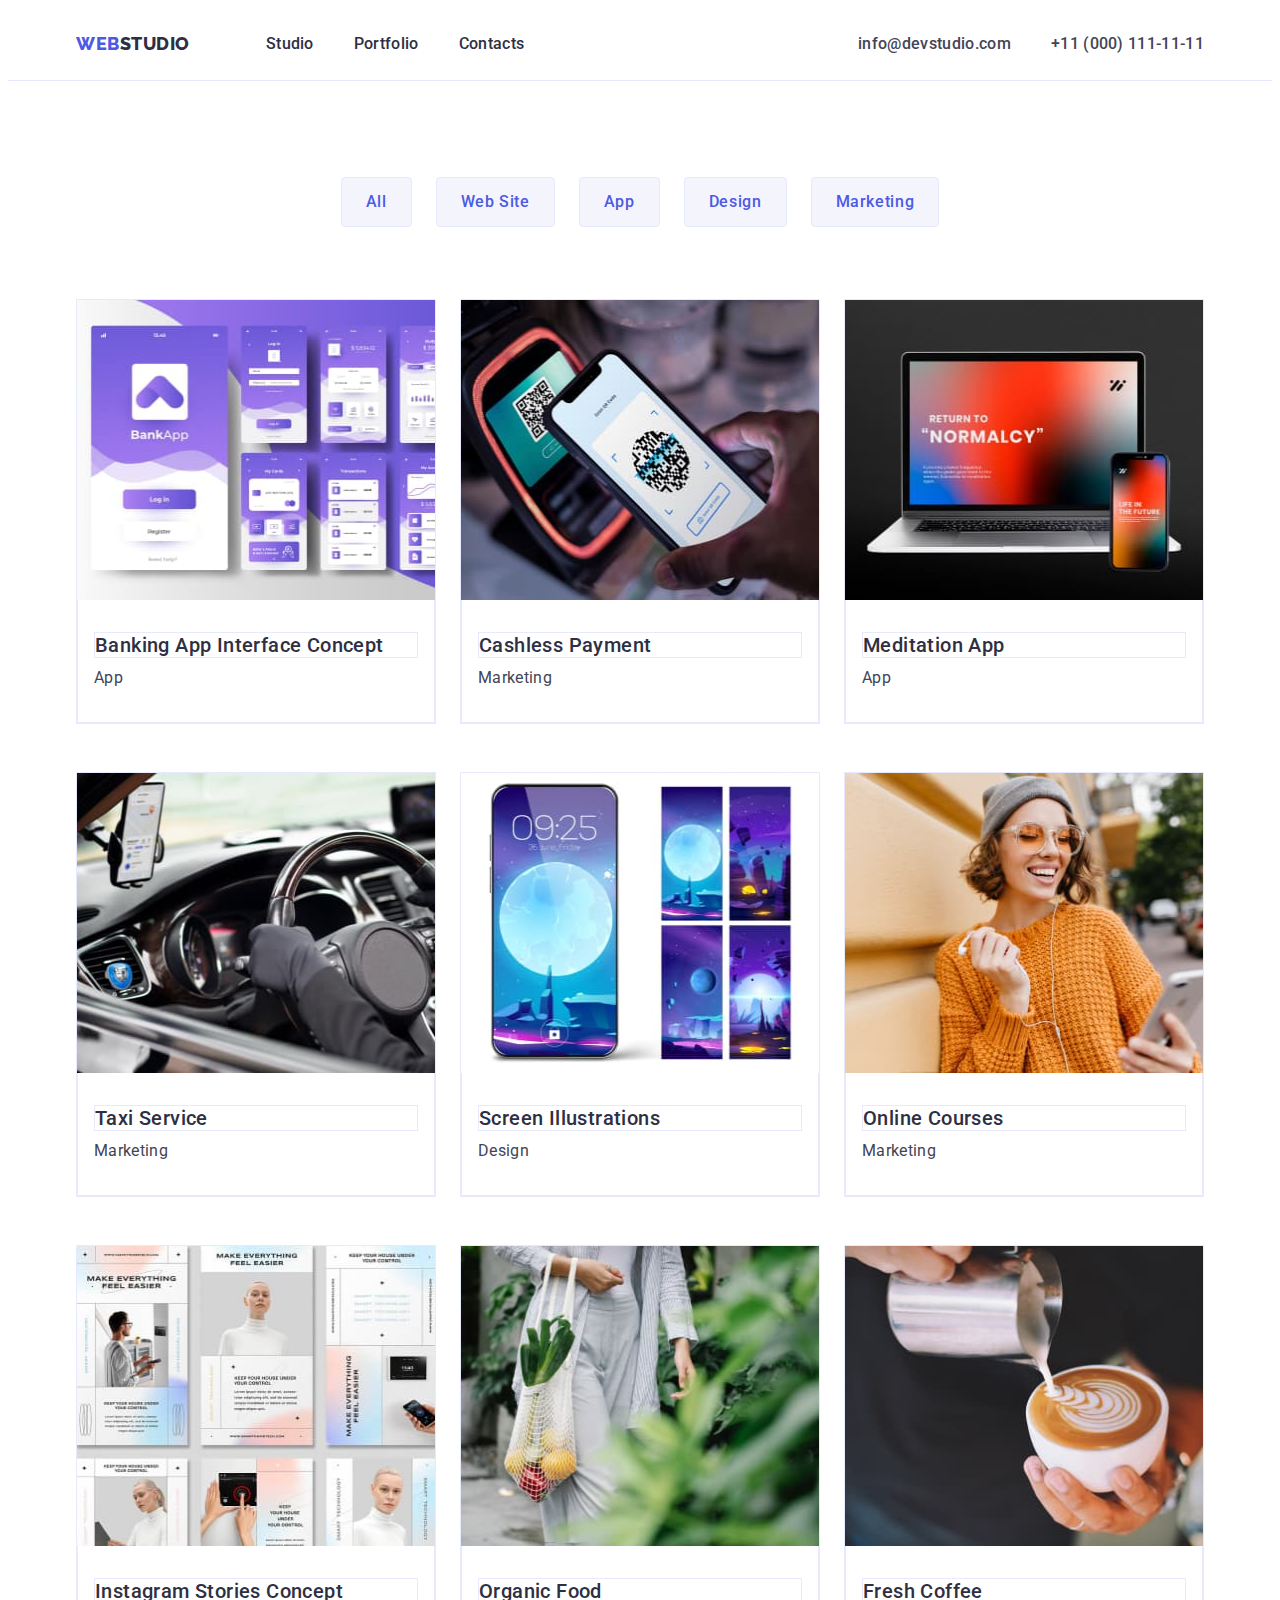
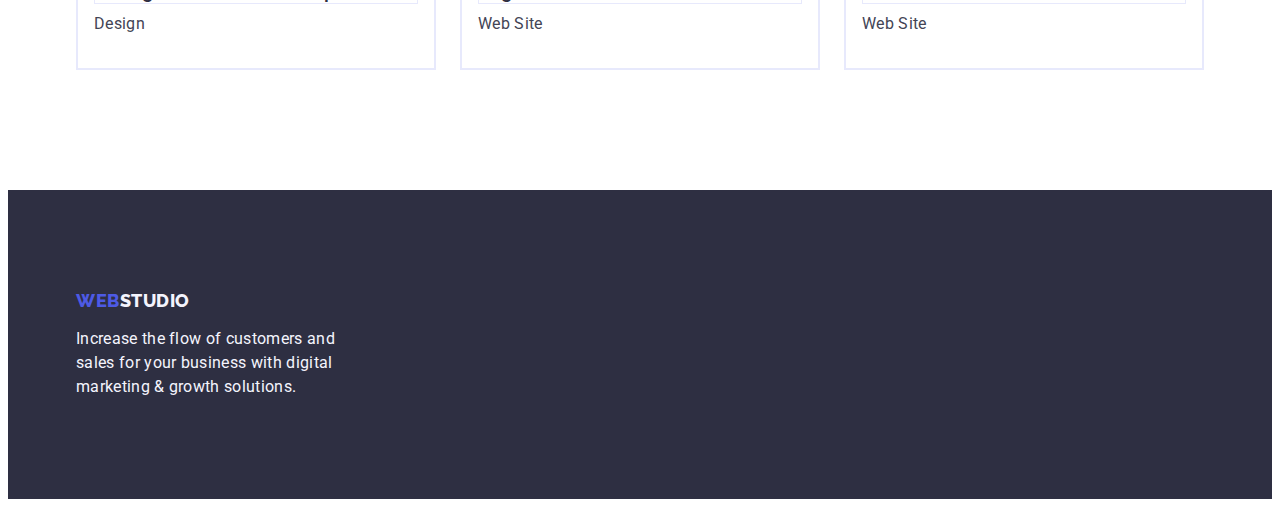
==== commit 0bb3a6c7: "sdf" ====
--- a/portfolio.html
+++ b/portfolio.html
@@ -177,8 +177,12 @@
             </li>
             <li class="tech-list-title">
               <a class="link" href=""
-                ><img src="./images/img16.jpg" alt="coffe" width="360" height:
-                300px;/>
+                ><img
+                  src="./images/img16.jpg"
+                  alt="coffe"
+                  width="360"
+                  height="300"
+                />
                 <div class="content-box">
                   <h2 class="tech-title">Fresh Coffee</h2>
                   <p class="tech-text">Web Site</p>
--- a/css/style.css
+++ b/css/style.css
@@ -6,11 +6,11 @@
   --cloud: #f4f4fd;
   --ocean: #404bbf;
   --white: #ffffff;
-  --CORNFLOWER: #E7E9FC;
+  --CORNFLOWER: #e7e9fc;
 }
 *,
 *::after,
-*::before{
+*::before {
   box-sizing: border-box;
 }
 .body {
@@ -21,15 +21,15 @@
 h1,
 h2,
 h3,
-p{
-   margin: 0;
-}  
-img{
+p {
+  margin: 0;
+}
+img {
   display: block;
   max-width: 100%;
-  width:auto;
-}
-.container{
+  width: auto;
+}
+.container {
   width: 1158px;
   padding-left: 15px;
   padding-right: 15px;
@@ -39,23 +39,23 @@
 .web {
   color: var(--navyblue);
 }
-.container-header{
+.container-header {
   padding-top: 24px;
   padding-bottom: 24px;
   padding-right: auto;
   padding-left: auto;
 }
-.header{
+.header {
   border-bottom: 1px solid #e7e9fc;
 }
-.head{
+.head {
   display: flex;
   align-items: center;
 }
-.nav{
-  display: flex;
-  align-items: center; 
-  margin-right: auto; 
+.nav {
+  display: flex;
+  align-items: center;
+  margin-right: auto;
 }
 .web-link {
   color: var(--iris);
@@ -74,9 +74,9 @@
 .link {
   text-decoration: none;
 }
-.logo{
-  display: flex;
-  gap: 40px;  
+.logo {
+  display: flex;
+  gap: 40px;
 }
 .logo-link {
   color: var(--navyblue, #2e2f42);
@@ -117,7 +117,7 @@
 .address-link:focus {
   color: var(--ocean);
 }
-.address-link-list{
+.address-link-list {
   display: flex;
   gap: 40px;
 }
@@ -147,7 +147,7 @@
   display: block;
   min-width: 169px;
   height: 56px;
-  border: none;;
+  border: none;
   margin: 0 auto;
   margin-top: 48px;
   border-radius: 4px;
@@ -169,14 +169,14 @@
   clip-path: inset(100%);
   clip: rect(0 0 0 0);
   overflow: hidden;
-  }
-.benefits-conteiner{
+}
+.benefits-conteiner {
   padding-top: 120px;
   padding-bottom: 120px;
   padding-right: auto;
   padding-left: auto;
 }
-  .benefits{
+.benefits {
   display: flex;
   gap: 24px;
 }
@@ -196,20 +196,20 @@
   line-height: 1.5;
   letter-spacing: 0.02em;
 }
-.benefits-item{
-  flex-basis:calc((100% - 24px * 3) / 4) ;
-}
-.doing-container{
+.benefits-item {
+  flex-basis: calc((100% - 24px * 3) / 4);
+}
+.doing-container {
   padding-bottom: 120px;
 }
-.doing-title{
+.doing-title {
   margin-bottom: 72px;
 }
-.doing-list{
+.doing-list {
   display: flex;
   gap: 24px;
 }
-.doing-images{
+.doing-images {
   width: calc((100% - 48px) / 3);
 }
 .team-section {
@@ -231,14 +231,14 @@
   background-color: var(--white);
   border-radius: 0px 0px 4px 4px;
 }
-.team-title-list{
+.team-title-list {
   margin-bottom: 72px;
 }
-.team-list{
+.team-list {
   display: flex;
   gap: 24px;
 }
-.content{
+.content {
   padding-top: 32px;
   padding-bottom: 32px;
 }
@@ -290,17 +290,17 @@
   max-width: 264px;
 }
 /*Technologies*/
-.header{
-  display: flex;
-  border-bottom: 1px solid var(--cornflower, #E7E9FC);
-}
-.technologies-container{
+.header {
+  display: flex;
+  border-bottom: 1px solid var(--cornflower, #e7e9fc);
+}
+.technologies-container {
   padding-top: 96px;
   padding-bottom: 120px;
   padding-left: auto;
   padding-right: auto;
 }
-.but{
+.but {
   display: flex;
   gap: 24px;
   margin-bottom: 72px;
@@ -316,7 +316,7 @@
   background-color: var(--cloud);
   cursor: pointer;
   padding: 12px 24px;
-  border: 1px solid var(--CORNFLOWER, #E7E9FC);
+  border: 1px solid var(--CORNFLOWER, #e7e9fc);
   border-radius: 4px;
 }
 .tech-but:hover {
@@ -329,19 +329,21 @@
   background-color: var(--ocean);
   border: 1px solid transparent;
 }
-.tech-list{
+.tech-list {
   display: flex;
   flex-wrap: wrap;
   row-gap: 48px;
   column-gap: 24px;
 }
-.tech-list-title{
+.tech-list-title {
   flex-basis: calc((100% - 24px * 2) / 3);
   border: 1px solid var(--CORNFLOWER);
-  background: var(--WHITE, #FFF);
-}
-.content-box{
+  background: var(--WHITE, #fff);
+}
+.content-box {
   padding: 32px 16px;
+  border: 1px solid #e7e9fc;
+  border-top: none;
 }
 .tech-title {
   color: var(--navyblue);
@@ -350,7 +352,8 @@
   font-weight: 500;
   line-height: 1.2;
   letter-spacing: 0.02em;
-  padding-bottom: 8px;
+  border: 1px solid #e7e9fc;
+  margin-bottom: 8px;
 }
 .tech-text {
   color: var(--slate);
@@ -358,4 +361,4 @@
   font-size: 16px;
   line-height: 1.5;
   letter-spacing: 0.02em;
-}+}
